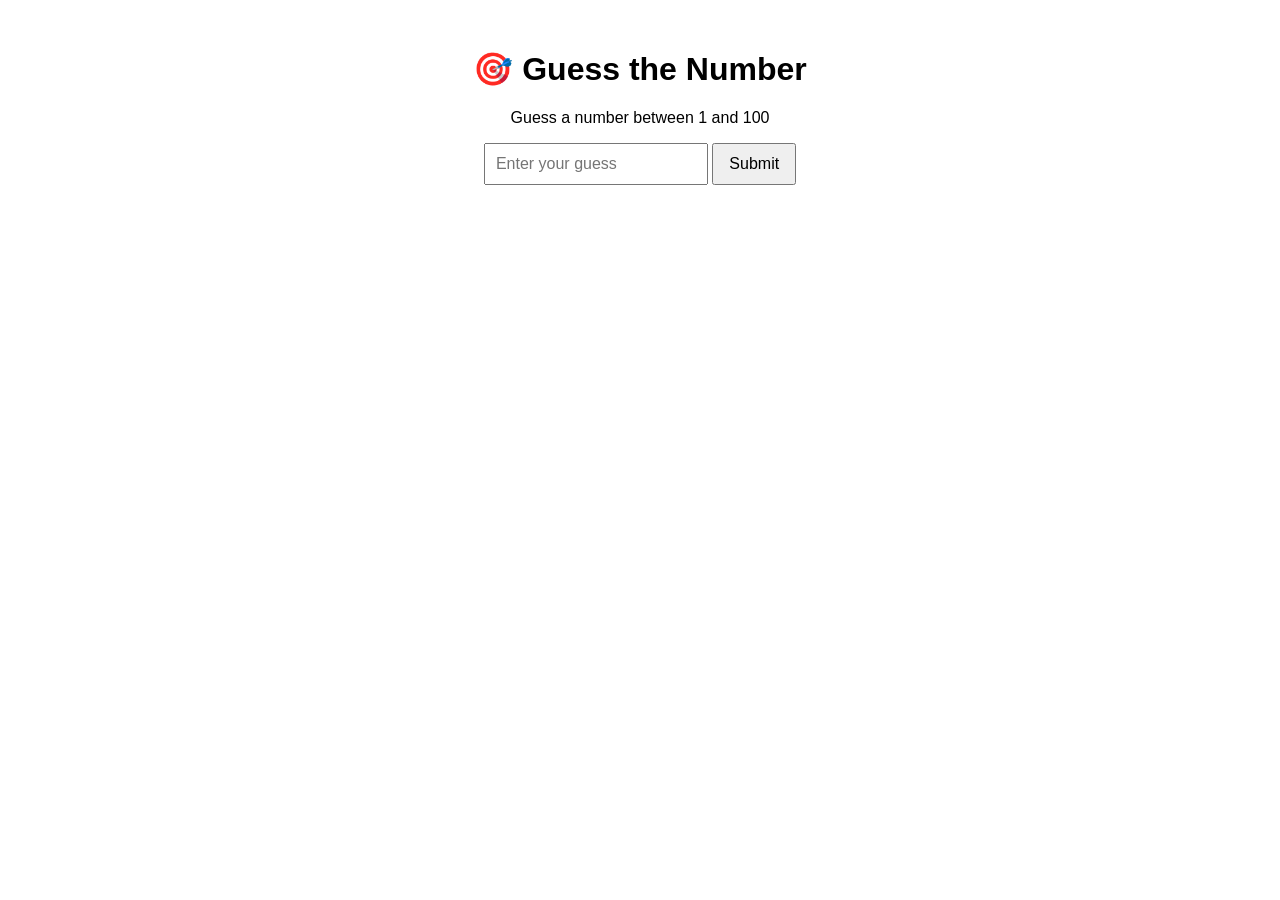
==== index.html @ f1881512 "Update index.html" ====
<!DOCTYPE html>
<html lang="en">
<head>
  <meta charset="UTF-8">
  <title>Guess Number Game</title>
  <link rel="stylesheet" href="style.css">
</head>
<body>

  <h1>🎯 Guess the Number</h1>
  <p>Guess a number between 1 and 100</p>

  <input type="number" id="guessInput" placeholder="Enter your guess">
  <button onclick="checkGuess()">Submit</button>

  <p id="result"></p>

  <script src="script.js"></script>
</body>
</html>
---- style.css ----
body {
  font-family: Arial;
  text-align: center;
  margin-top: 50px;
}

input {
  padding: 10px;
  font-size: 16px;
}

button {
  padding: 10px 15px;
  font-size: 16px;
  cursor: pointer;
}
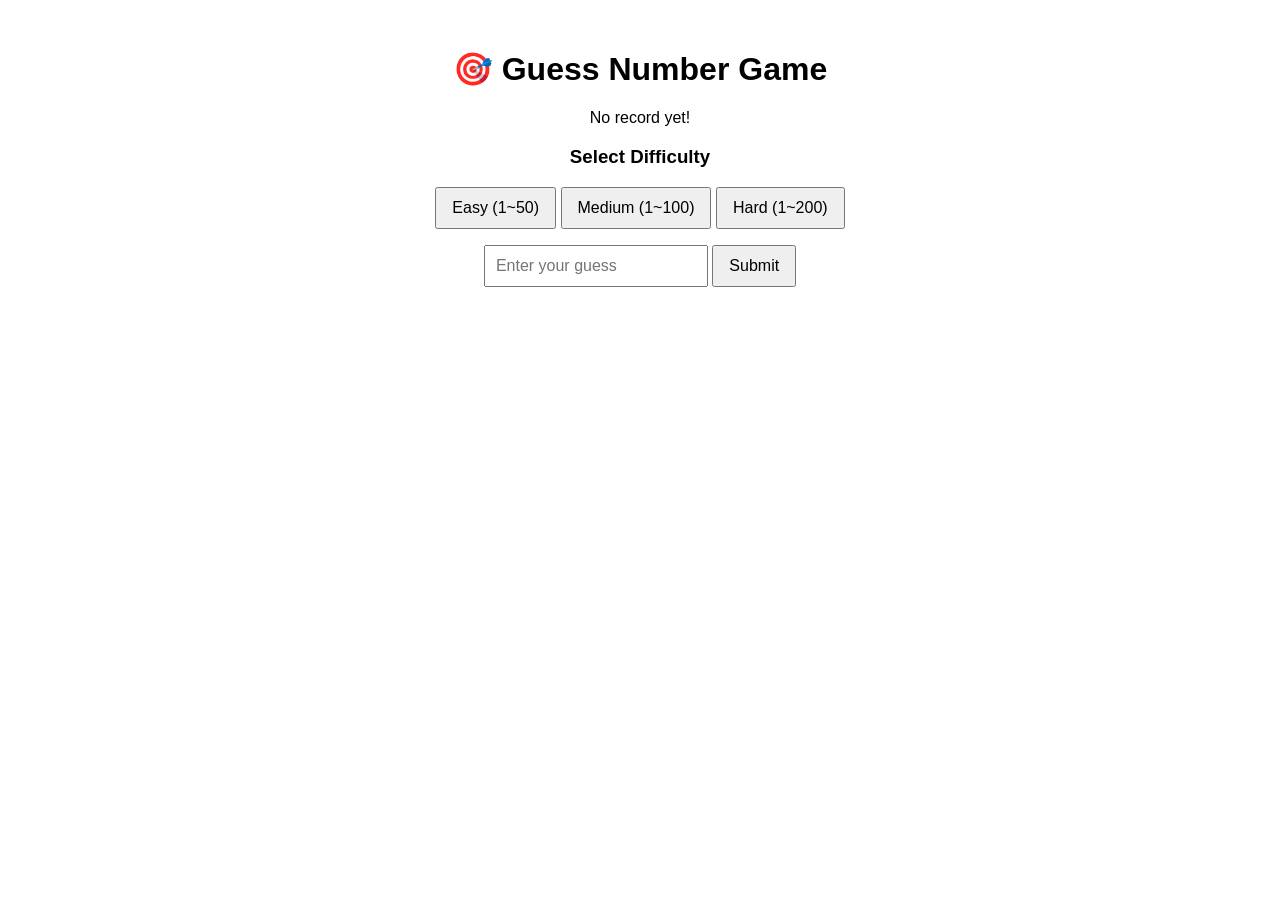
==== commit 269c35c3: "Update index.html" ====
--- a/index.html
+++ b/index.html
@@ -7,13 +7,21 @@
 </head>
 <body>
 
-  <h1>🎯 Guess the Number</h1>
-  <p>Guess a number between 1 and 100</p>
+<h1>🎯 Guess Number Game</h1>
 
-  <input type="number" id="guessInput" placeholder="Enter your guess">
-  <button onclick="checkGuess()">Submit</button>
+<p id="best"></p>
 
-  <p id="result"></p>
+<h3>Select Difficulty</h3>
+<button onclick="startGame('1')">Easy (1~50)</button>
+<button onclick="startGame('2')">Medium (1~100)</button>
+<button onclick="startGame('3')">Hard (1~200)</button>
+
+<p id="range"></p>
+
+<input type="number" id="guessInput" placeholder="Enter your guess">
+<button onclick="checkGuess()">Submit</button>
+
+<p id="result"></p>
 
   <script src="script.js"></script>
 </body>
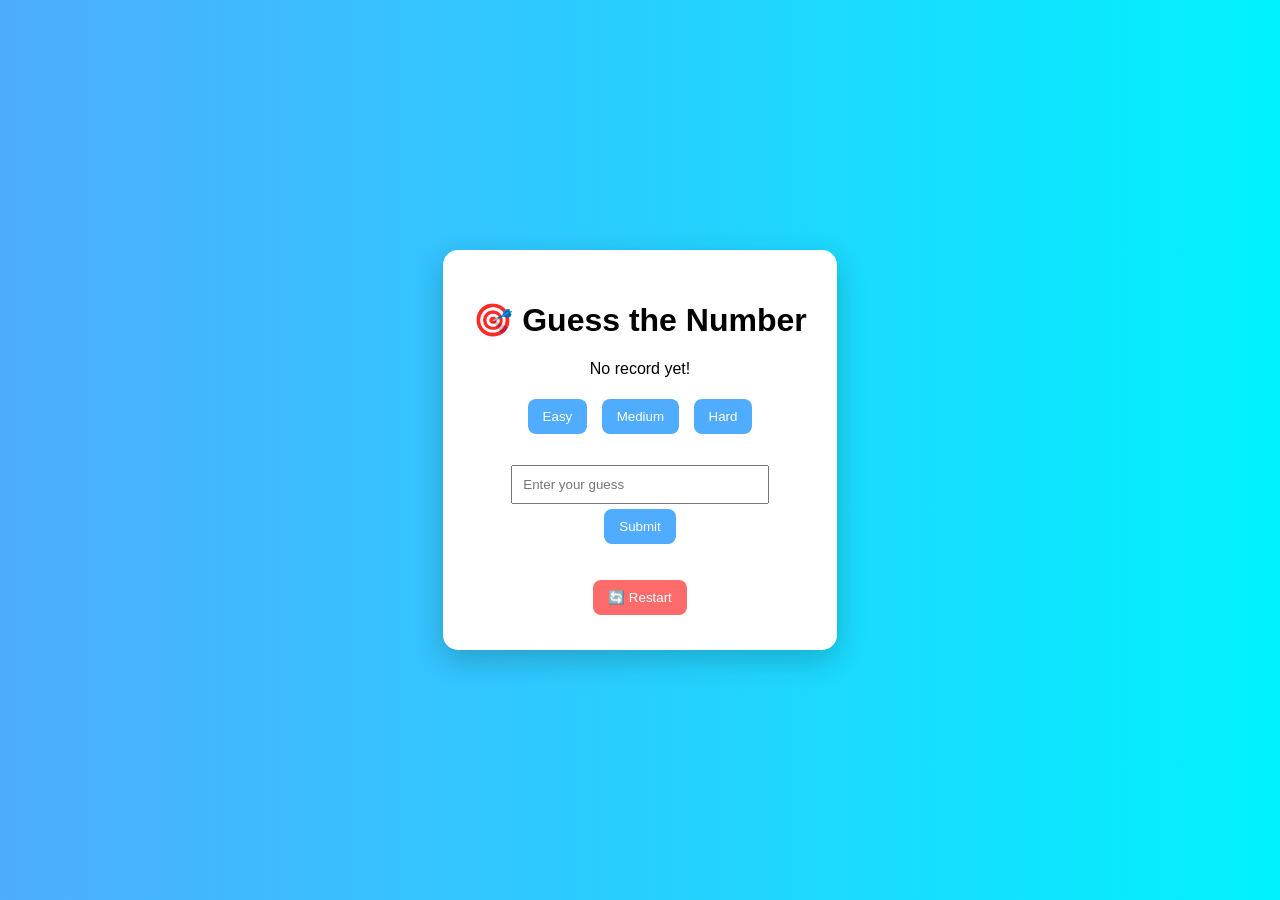
==== commit 2bc36ab6: "Refactor HTML structure for Guess Number Game" ====
--- a/index.html
+++ b/index.html
@@ -7,21 +7,26 @@
 </head>
 <body>
 
-<h1>🎯 Guess Number Game</h1>
+  <div class="container">
+    <h1>🎯 Guess the Number</h1>
 
-<p id="best"></p>
+    <p id="best"></p>
 
-<h3>Select Difficulty</h3>
-<button onclick="startGame('1')">Easy (1~50)</button>
-<button onclick="startGame('2')">Medium (1~100)</button>
-<button onclick="startGame('3')">Hard (1~200)</button>
+    <div class="difficulty">
+      <button onclick="startGame('1')">Easy</button>
+      <button onclick="startGame('2')">Medium</button>
+      <button onclick="startGame('3')">Hard</button>
+    </div>
 
-<p id="range"></p>
+    <p id="range"></p>
 
-<input type="number" id="guessInput" placeholder="Enter your guess">
-<button onclick="checkGuess()">Submit</button>
+    <input type="number" id="guessInput" placeholder="Enter your guess">
+    <button onclick="checkGuess()">Submit</button>
 
-<p id="result"></p>
+    <p id="result"></p>
+
+    <button class="restart" onclick="restartGame()">🔄 Restart</button>
+  </div>
 
   <script src="script.js"></script>
 </body>
--- a/style.css
+++ b/style.css
@@ -1,16 +1,42 @@
 body {
   font-family: Arial;
+  background: linear-gradient(to right, #4facfe, #00f2fe);
+  display: flex;
+  justify-content: center;
+  align-items: center;
+  height: 100vh;
+  margin: 0;
+}
+
+.container {
+  background: white;
+  padding: 30px;
+  border-radius: 15px;
   text-align: center;
-  margin-top: 50px;
+  box-shadow: 0 10px 30px rgba(0,0,0,0.2);
+}
+
+button {
+  margin: 5px;
+  padding: 10px 15px;
+  border: none;
+  border-radius: 8px;
+  background: #4facfe;
+  color: white;
+  cursor: pointer;
+}
+
+button:hover {
+  background: #007bff;
 }
 
 input {
   padding: 10px;
-  font-size: 16px;
+  margin-top: 10px;
+  width: 70%;
 }
 
-button {
-  padding: 10px 15px;
-  font-size: 16px;
-  cursor: pointer;
+.restart {
+  margin-top: 15px;
+  background: #ff6b6b;
 }
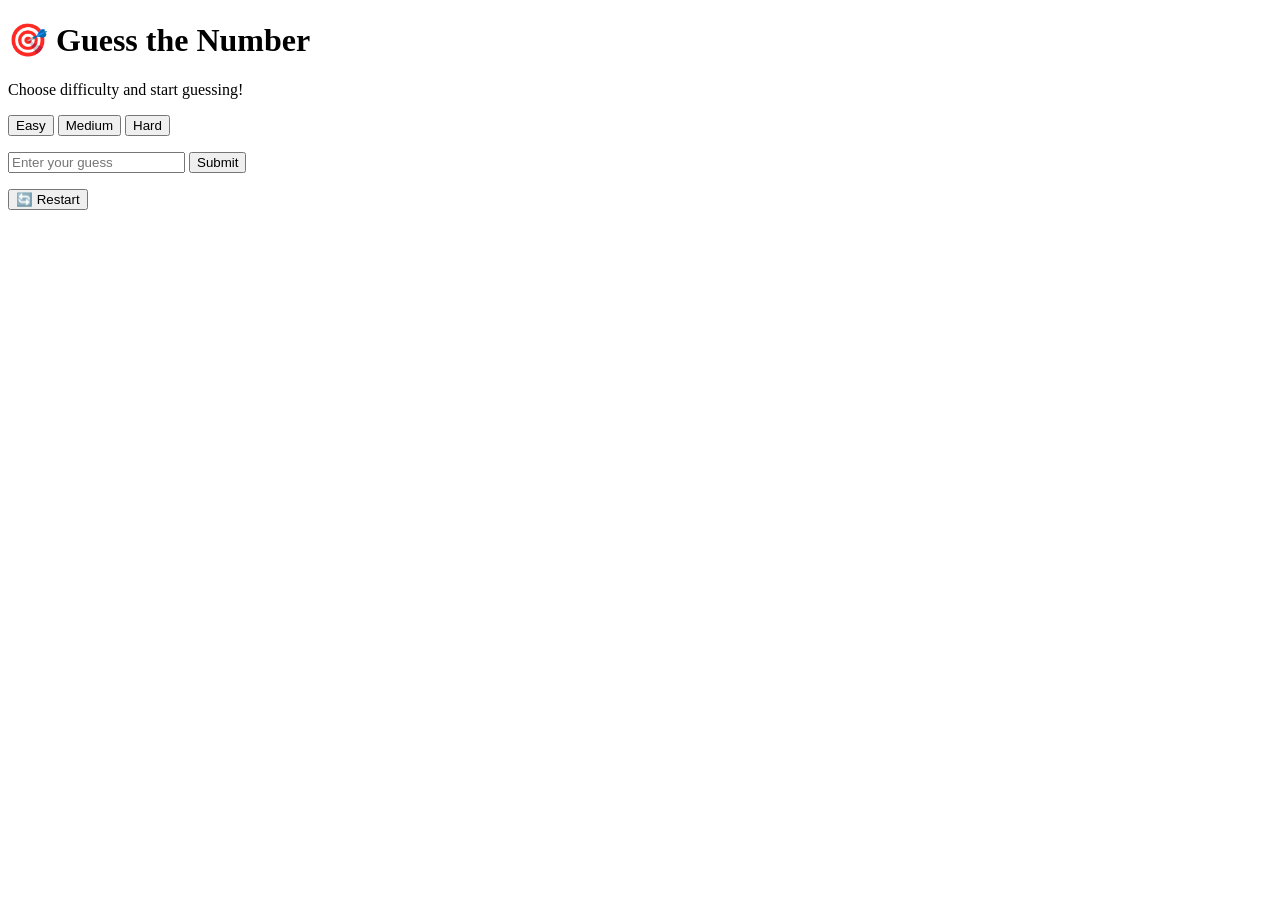
==== commit 67227138: "Create index.html" ====
--- a/index.html
+++ b/index.html
@@ -9,7 +9,7 @@
 
   <div class="container">
     <h1>🎯 Guess the Number</h1>
-
+    <p>Choose difficulty and start guessing!</p>
     <p id="best"></p>
 
     <div class="difficulty">
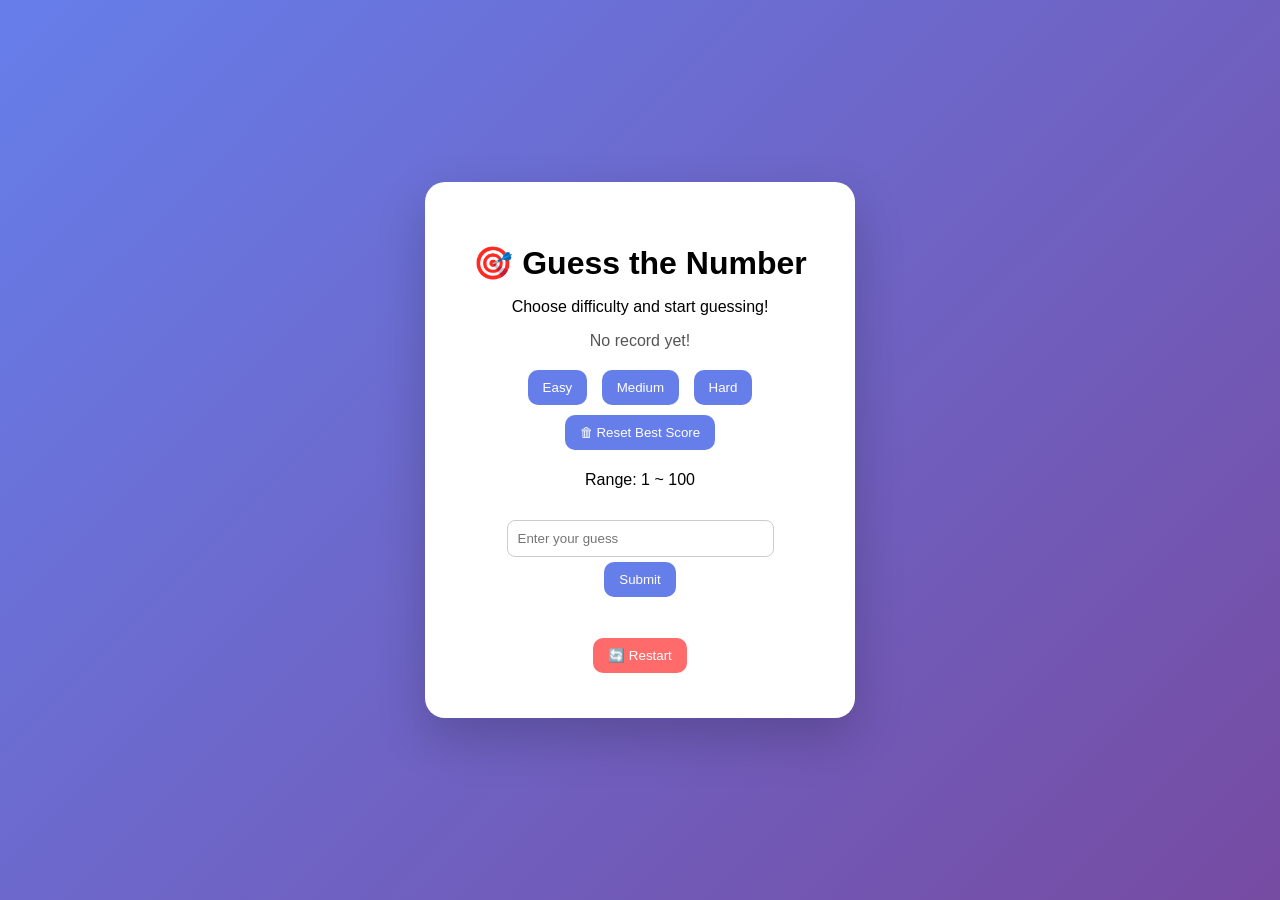
==== commit 0de2e6a4: "add reset best button" ====
--- a/index.html
+++ b/index.html
@@ -16,6 +16,7 @@
       <button onclick="startGame('1')">Easy</button>
       <button onclick="startGame('2')">Medium</button>
       <button onclick="startGame('3')">Hard</button>
+      <button onclick="resetBestScore()">🗑 Reset Best Score</button>
     </div>
 
     <p id="range"></p>
--- a/style.css
+++ b/style.css
@@ -0,0 +1,61 @@
+body {
+  font-family: 'Segoe UI', Arial;
+  background: linear-gradient(135deg, #667eea, #764ba2);
+  display: flex;
+  justify-content: center;
+  align-items: center;
+  height: 100vh;
+  margin: 0;
+}
+
+.container {
+  background: #ffffff;
+  padding: 40px;
+  border-radius: 20px;
+  text-align: center;
+  box-shadow: 0 20px 50px rgba(0, 0, 0, 0.2);
+  width: 350px;
+}
+
+h1 {
+  margin-bottom: 10px;
+}
+
+#best {
+  color: #555;
+  margin-bottom: 15px;
+}
+
+button {
+  margin: 5px;
+  padding: 10px 15px;
+  border: none;
+  border-radius: 10px;
+  background: #667eea;
+  color: white;
+  cursor: pointer;
+  transition: all 0.2s ease;
+}
+
+button:hover {
+  background: #5a67d8;
+  transform: scale(1.05);
+}
+
+input {
+  padding: 10px;
+  margin-top: 15px;
+  width: 70%;
+  border-radius: 8px;
+  border: 1px solid #ccc;
+}
+
+#result {
+  margin-top: 15px;
+  font-weight: bold;
+}
+
+.restart {
+  margin-top: 20px;
+  background: #ff6b6b;
+}
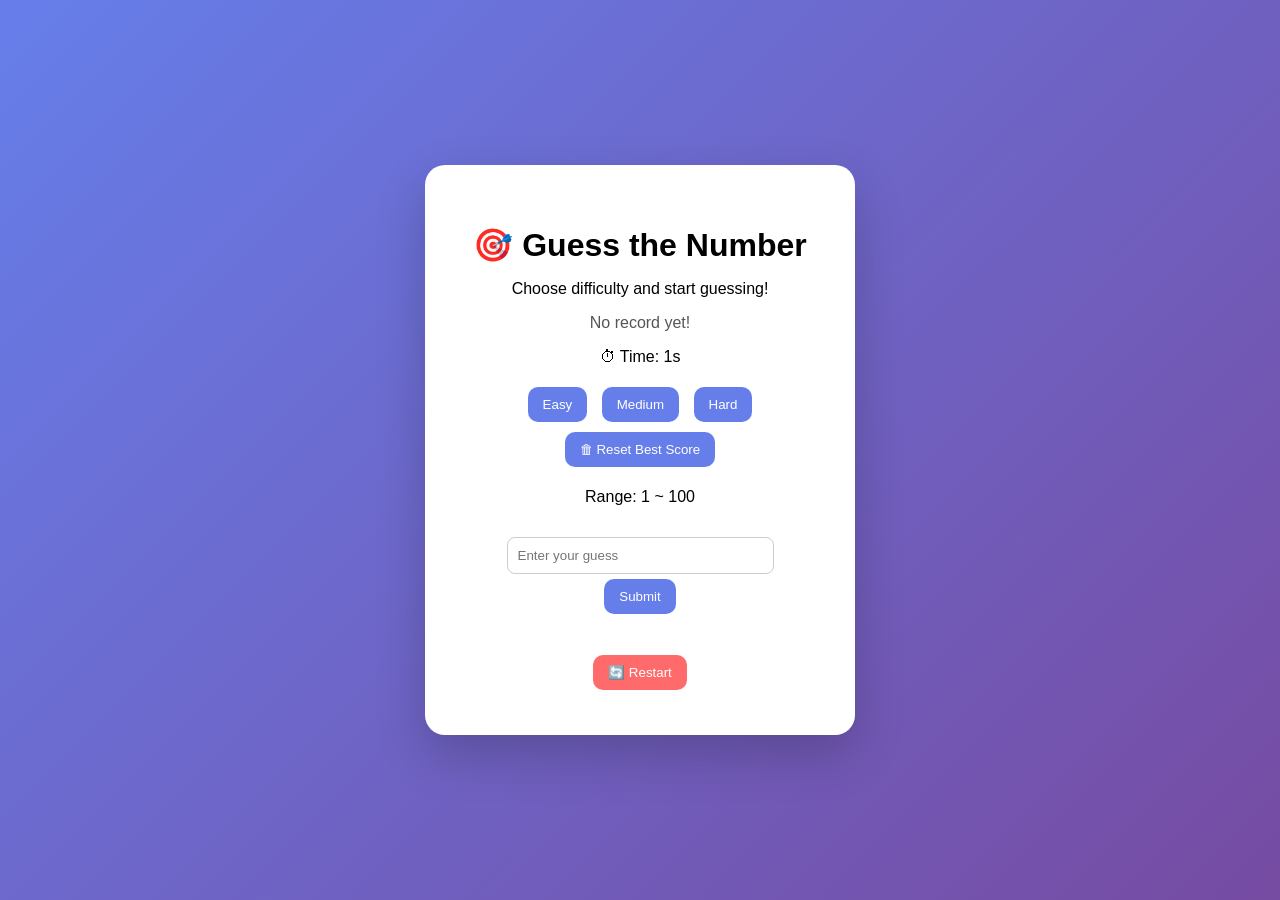
==== commit f53e70f4: "Update index.html" ====
--- a/index.html
+++ b/index.html
@@ -11,7 +11,7 @@
     <h1>🎯 Guess the Number</h1>
     <p>Choose difficulty and start guessing!</p>
     <p id="best"></p>
-
+    <p id="timer">⏱ Time: 0s</p>
     <div class="difficulty">
       <button onclick="startGame('1')">Easy</button>
       <button onclick="startGame('2')">Medium</button>
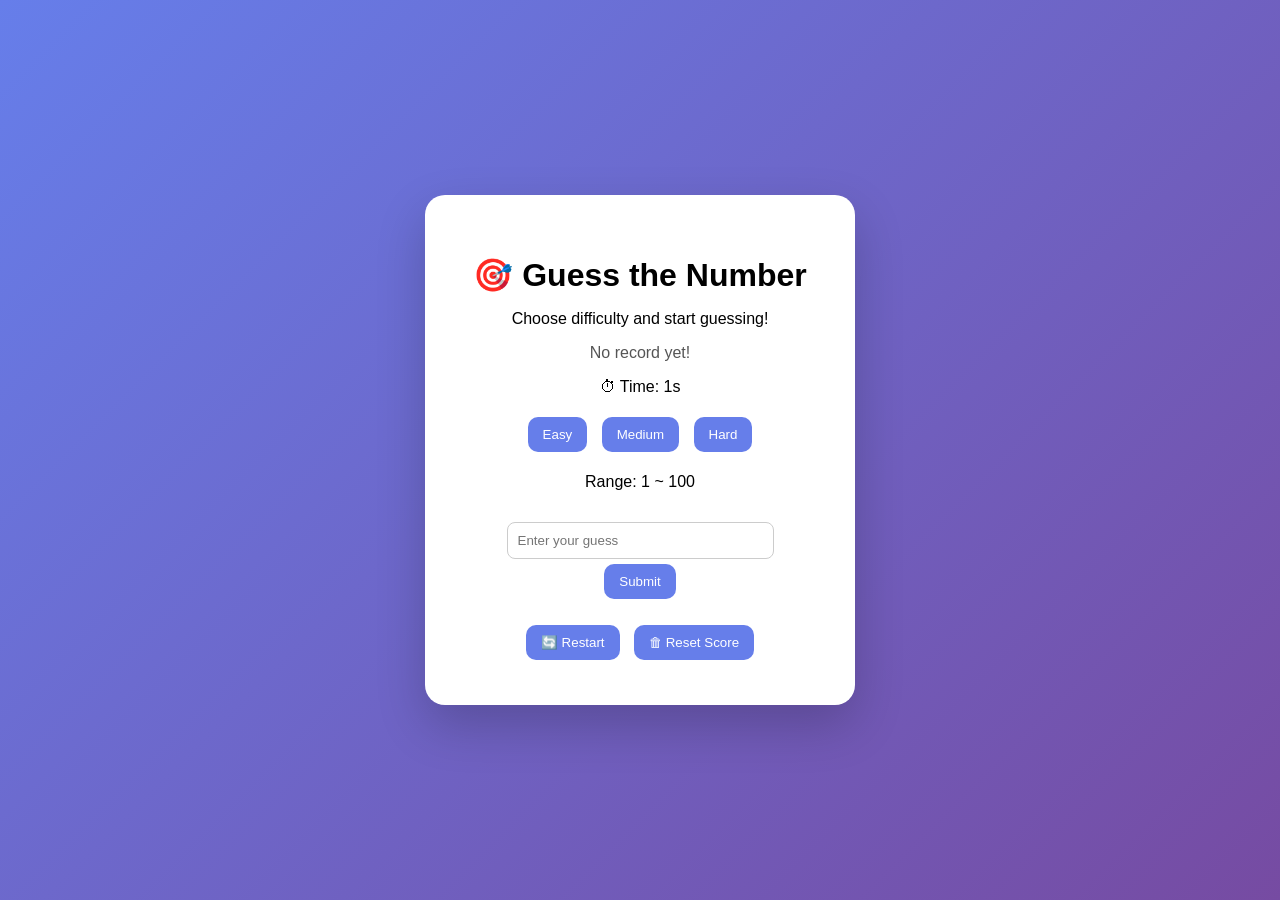
==== commit 891d4594: "Update index.html" ====
--- a/index.html
+++ b/index.html
@@ -9,24 +9,30 @@
 
   <div class="container">
     <h1>🎯 Guess the Number</h1>
-    <p>Choose difficulty and start guessing!</p>
+    <p class="subtitle">Choose difficulty and start guessing!</p>
+
     <p id="best"></p>
     <p id="timer">⏱ Time: 0s</p>
+
     <div class="difficulty">
       <button onclick="startGame('1')">Easy</button>
       <button onclick="startGame('2')">Medium</button>
       <button onclick="startGame('3')">Hard</button>
-      <button onclick="resetBestScore()">🗑 Reset Best Score</button>
     </div>
 
     <p id="range"></p>
 
-    <input type="number" id="guessInput" placeholder="Enter your guess">
-    <button onclick="checkGuess()">Submit</button>
+    <div class="input-area">
+      <input type="number" id="guessInput" placeholder="Enter your guess">
+      <button onclick="checkGuess()">Submit</button>
+    </div>
 
     <p id="result"></p>
 
-    <button class="restart" onclick="restartGame()">🔄 Restart</button>
+    <div class="actions">
+      <button onclick="restartGame()">🔄 Restart</button>
+      <button onclick="resetBestScore()">🗑 Reset Score</button>
+    </div>
   </div>
 
   <script src="script.js"></script>
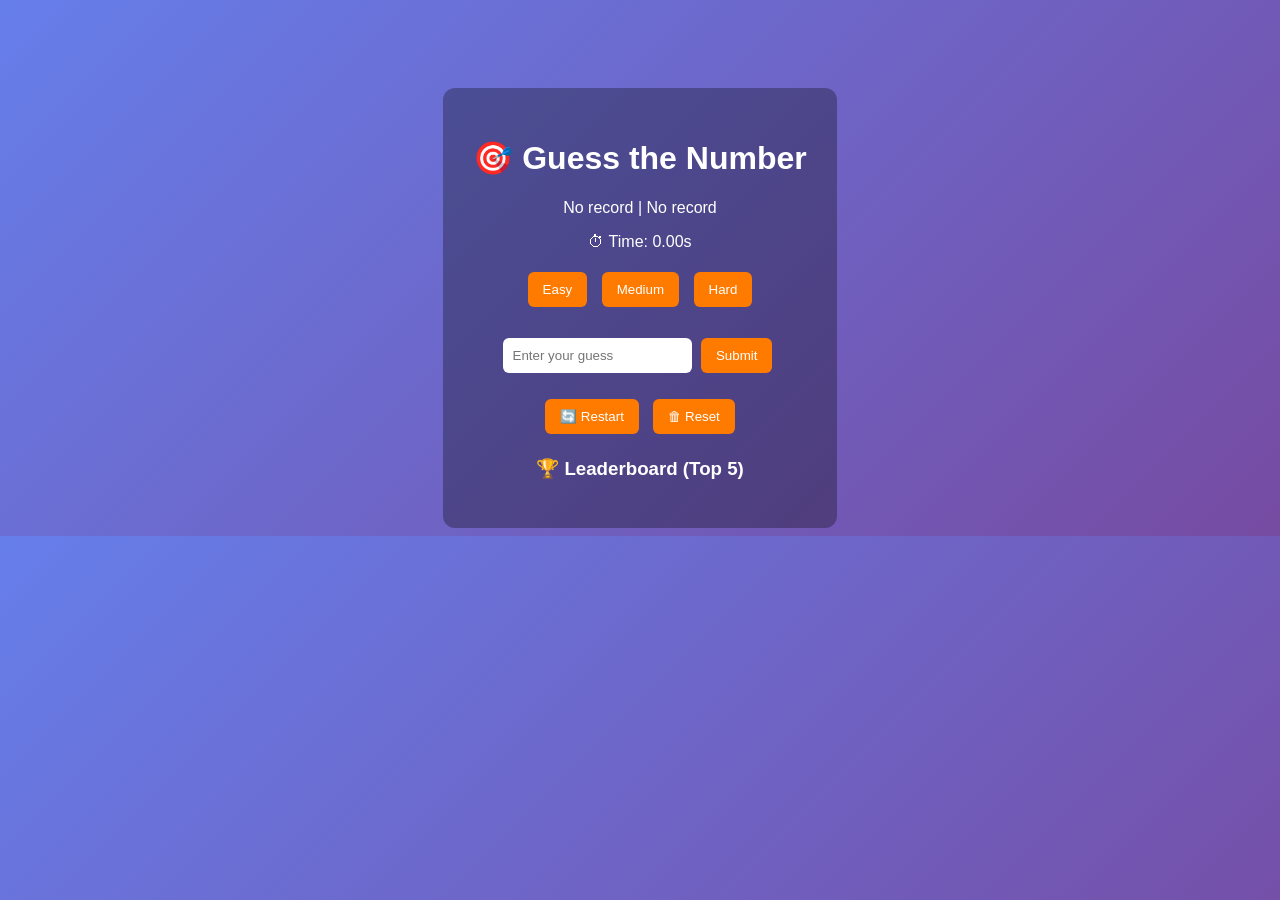
==== commit 73a89a14: "Update index.html" ====
--- a/index.html
+++ b/index.html
@@ -7,34 +7,37 @@
 </head>
 <body>
 
-  <div class="container">
-    <h1>🎯 Guess the Number</h1>
-    <p class="subtitle">Choose difficulty and start guessing!</p>
+<div class="container">
+  <h1>🎯 Guess the Number</h1>
 
-    <p id="best"></p>
-    <p id="timer">⏱ Time: 0s</p>
+  <p id="best"></p>
+  <p id="timer">⏱ Time: 0.00s</p>
 
-    <div class="difficulty">
-      <button onclick="startGame('1')">Easy</button>
-      <button onclick="startGame('2')">Medium</button>
-      <button onclick="startGame('3')">Hard</button>
-    </div>
-
-    <p id="range"></p>
-
-    <div class="input-area">
-      <input type="number" id="guessInput" placeholder="Enter your guess">
-      <button onclick="checkGuess()">Submit</button>
-    </div>
-
-    <p id="result"></p>
-
-    <div class="actions">
-      <button onclick="restartGame()">🔄 Restart</button>
-      <button onclick="resetBestScore()">🗑 Reset Score</button>
-    </div>
+  <div class="difficulty">
+    <button onclick="startGame('1')">Easy</button>
+    <button onclick="startGame('2')">Medium</button>
+    <button onclick="startGame('3')">Hard</button>
   </div>
 
-  <script src="script.js"></script>
+  <p id="range"></p>
+
+  <input type="number" id="guessInput" placeholder="Enter your guess">
+  <button onclick="checkGuess()">Submit</button>
+
+  <p id="result"></p>
+
+  <button onclick="restartGame()">🔄 Restart</button>
+  <button onclick="resetBestScore()">🗑 Reset</button>
+
+  <h3>🏆 Leaderboard (Top 5)</h3>
+  <ul id="leaderboard"></ul>
+</div>
+
+<!-- 音效 -->
+<audio id="winSound">
+  <source src="https://www.soundjay.com/buttons/sounds/button-4.mp3">
+</audio>
+
+<script src="script.js"></script>
 </body>
 </html>
--- a/style.css
+++ b/style.css
@@ -1,61 +1,39 @@
 body {
-  font-family: 'Segoe UI', Arial;
+  font-family: Arial, sans-serif;
   background: linear-gradient(135deg, #667eea, #764ba2);
-  display: flex;
-  justify-content: center;
-  align-items: center;
-  height: 100vh;
-  margin: 0;
+  color: white;
+  text-align: center;
 }
 
 .container {
-  background: #ffffff;
-  padding: 40px;
-  border-radius: 20px;
-  text-align: center;
-  box-shadow: 0 20px 50px rgba(0, 0, 0, 0.2);
-  width: 350px;
-}
-
-h1 {
-  margin-bottom: 10px;
-}
-
-#best {
-  color: #555;
-  margin-bottom: 15px;
+  margin-top: 80px;
+  background: rgba(0,0,0,0.3);
+  padding: 30px;
+  border-radius: 12px;
+  display: inline-block;
 }
 
 button {
   margin: 5px;
   padding: 10px 15px;
   border: none;
-  border-radius: 10px;
-  background: #667eea;
+  border-radius: 6px;
+  cursor: pointer;
+  background: #ff7b00;
   color: white;
-  cursor: pointer;
-  transition: all 0.2s ease;
 }
 
 button:hover {
-  background: #5a67d8;
-  transform: scale(1.05);
+  background: #ff9500;
 }
 
 input {
   padding: 10px;
-  margin-top: 15px;
-  width: 70%;
-  border-radius: 8px;
-  border: 1px solid #ccc;
+  border-radius: 6px;
+  border: none;
+  margin-top: 10px;
 }
 
-#result {
-  margin-top: 15px;
-  font-weight: bold;
+.win {
+  background: linear-gradient(135deg, #00c853, #64dd17);
 }
-
-.restart {
-  margin-top: 20px;
-  background: #ff6b6b;
-}
